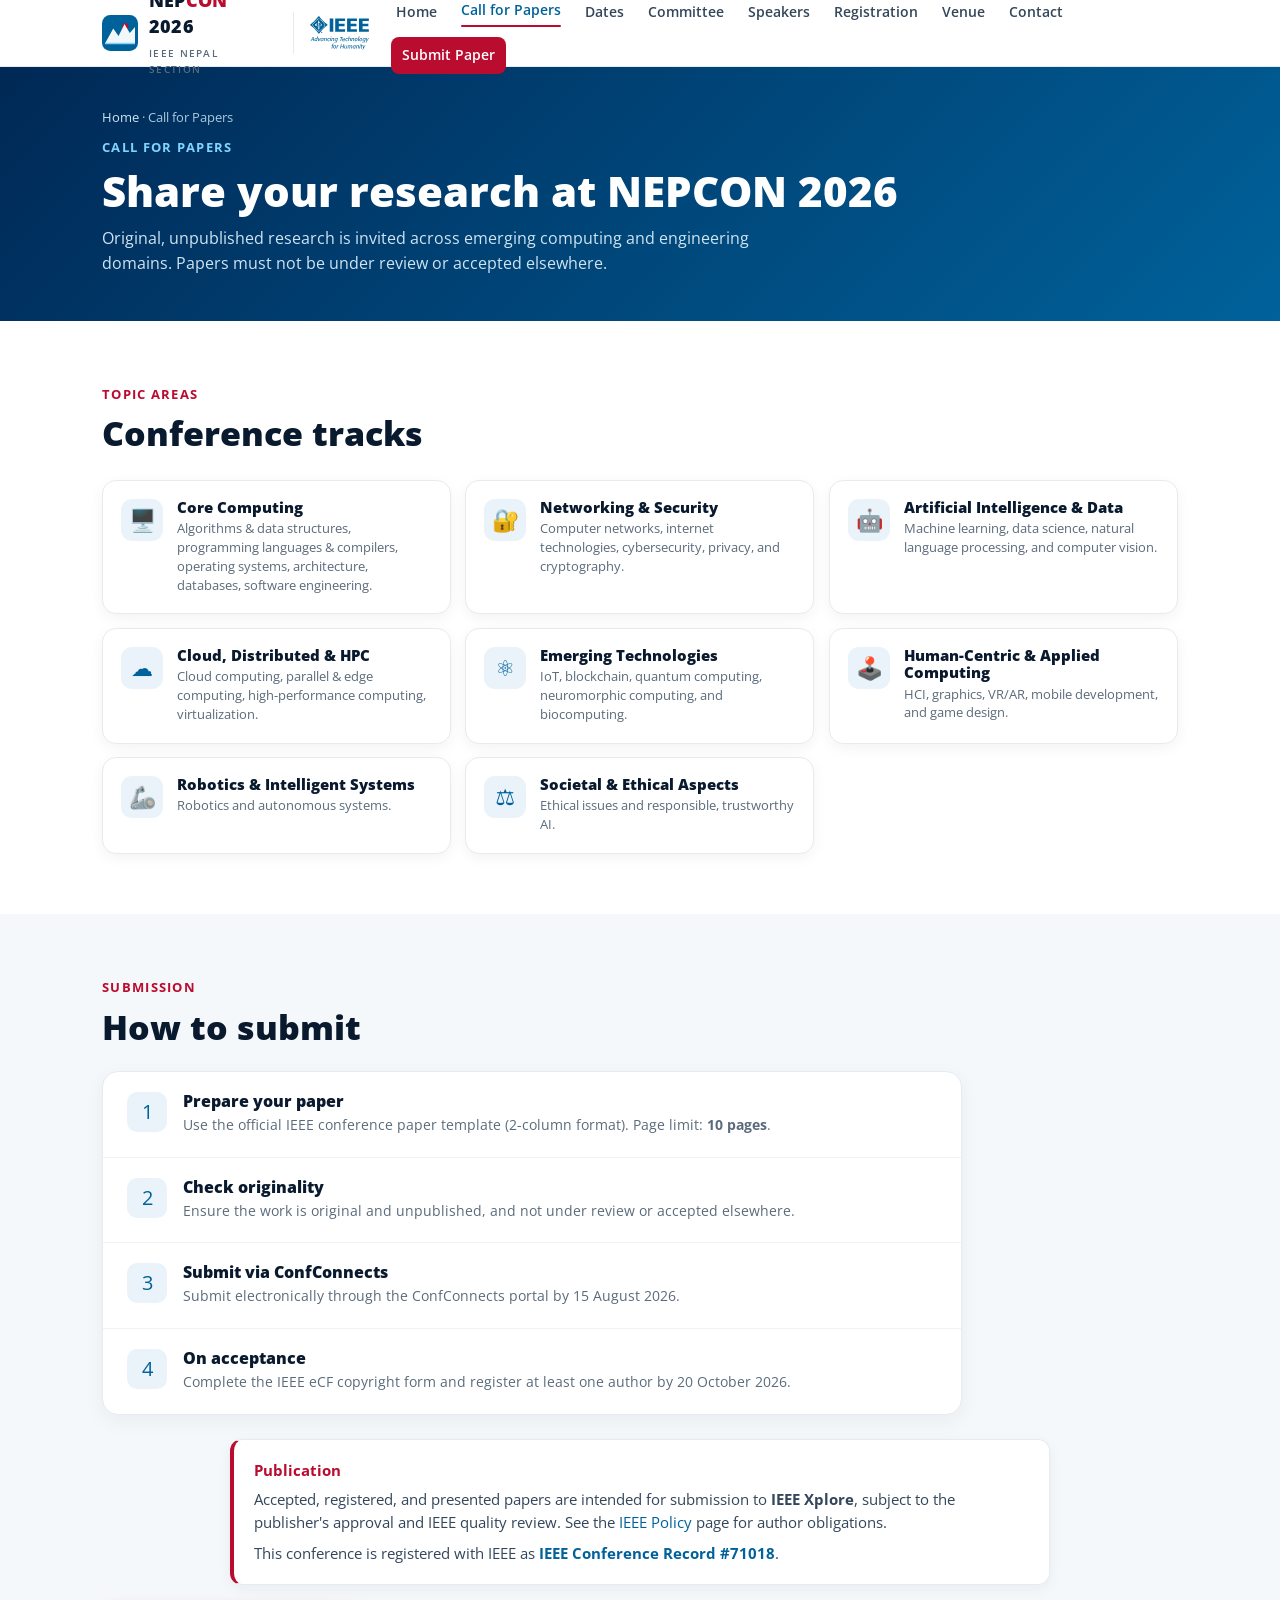
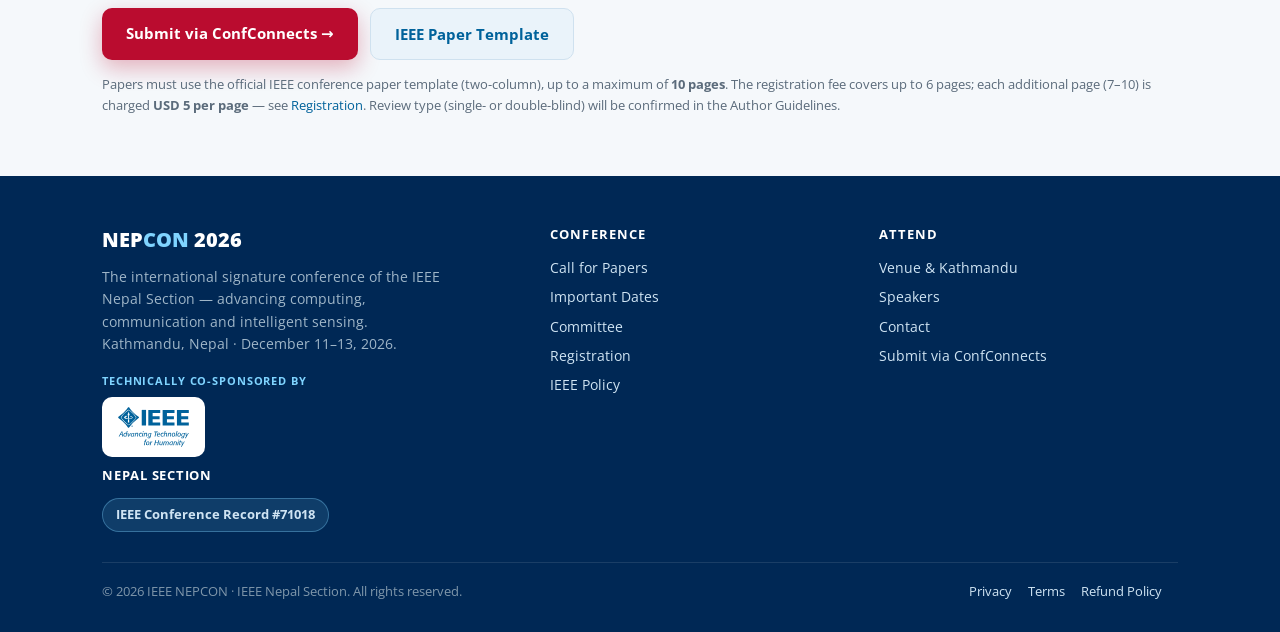
==== call-for-papers.html @ d1134e8e "Initial site: 2026 IEEE NEPCON multipage website Full static site (home, CFP, dates, committee, spea" ====
<!DOCTYPE html>
<html lang="en">
<head>
<meta charset="UTF-8" />
<meta name="viewport" content="width=device-width, initial-scale=1" />
<title>Call for Papers — 2026 IEEE NEPCON</title>
<meta name="description" content="Call for Papers for 2026 IEEE NEPCON — eight topic areas, submission via ConfConnects, IEEE template, and author guidelines." />
<link rel="icon" type="image/svg+xml" href="assets/favicon.svg" />
<link rel="stylesheet" href="assets/style.css" />
</head>
<body data-page="cfp">
  <section class="pagehead">
    <div class="container">
      <div class="crumb"><a href="index.html">Home</a> · Call for Papers</div>
      <span class="eyebrow">Call for Papers</span>
      <h1>Share your research at NEPCON 2026</h1>
      <p>Original, unpublished research is invited across emerging computing and engineering domains. Papers must not be under review or accepted elsewhere.</p>
    </div>
  </section>

  <main>
    <section class="section">
      <div class="container">
        <span class="eyebrow">Topic Areas</span>
        <h2 class="st">Conference tracks</h2>
        <div class="tracks">
          <div class="track"><div class="ico">🖥️</div><div><h3>Core Computing</h3><p>Algorithms &amp; data structures, programming languages &amp; compilers, operating systems, architecture, databases, software engineering.</p></div></div>
          <div class="track"><div class="ico">🔐</div><div><h3>Networking &amp; Security</h3><p>Computer networks, internet technologies, cybersecurity, privacy, and cryptography.</p></div></div>
          <div class="track"><div class="ico">🤖</div><div><h3>Artificial Intelligence &amp; Data</h3><p>Machine learning, data science, natural language processing, and computer vision.</p></div></div>
          <div class="track"><div class="ico">☁️</div><div><h3>Cloud, Distributed &amp; HPC</h3><p>Cloud computing, parallel &amp; edge computing, high-performance computing, virtualization.</p></div></div>
          <div class="track"><div class="ico">⚛️</div><div><h3>Emerging Technologies</h3><p>IoT, blockchain, quantum computing, neuromorphic computing, and biocomputing.</p></div></div>
          <div class="track"><div class="ico">🕹️</div><div><h3>Human-Centric &amp; Applied Computing</h3><p>HCI, graphics, VR/AR, mobile development, and game design.</p></div></div>
          <div class="track"><div class="ico">🦾</div><div><h3>Robotics &amp; Intelligent Systems</h3><p>Robotics and autonomous systems.</p></div></div>
          <div class="track"><div class="ico">⚖️</div><div><h3>Societal &amp; Ethical Aspects</h3><p>Ethical issues and responsible, trustworthy AI.</p></div></div>
        </div>
      </div>
    </section>

    <section class="section section--snow">
      <div class="container">
        <span class="eyebrow">Submission</span>
        <h2 class="st">How to submit</h2>
        <div class="rows">
          <div class="row"><div class="ico">1</div><div><h3>Prepare your paper</h3><p>Use the official IEEE conference paper template (2-column format). Page limit: <b>10 pages</b>.</p></div></div>
          <div class="row"><div class="ico">2</div><div><h3>Check originality</h3><p>Ensure the work is original and unpublished, and not under review or accepted elsewhere.</p></div></div>
          <div class="row"><div class="ico">3</div><div><h3>Submit via ConfConnects</h3><p>Submit electronically through the ConfConnects portal by 15 August 2026.</p></div></div>
          <div class="row"><div class="ico">4</div><div><h3>On acceptance</h3><p>Complete the IEEE eCF copyright form and register at least one author by 20 October 2026.</p></div></div>
        </div>
        <div class="callout">
          <h4>Publication</h4>
          <p>Accepted, registered, and presented papers are intended for submission to <b>IEEE Xplore</b>, subject to the publisher's approval and IEEE quality review. See the <a href="ieee-policy.html">IEEE Policy</a> page for author obligations.</p>
          <p style="margin-top:8px;">This conference is registered with IEEE as <a href="https://conferences.ieee.org/conferences_events/conferences/conferencedetails/71018" target="_blank" rel="noopener"><b>IEEE Conference Record #71018</b></a>.</p>
        </div>
        <div class="actions" style="justify-content:flex-start;margin-top:24px;">
          <a class="btn btn--primary" href="https://app.confconnects.com/conference/m8BpmCrWuCTHCgJbGHs0" target="_blank" rel="noopener">Submit via ConfConnects →</a>
          <a class="btn btn--light" href="https://www.ieee.org/conferences/publishing/templates.html" target="_blank" rel="noopener">IEEE Paper Template</a>
        </div>
        <p class="note" style="margin-top:14px;">Papers must use the official IEEE conference paper template (two-column), up to a maximum of <b>10 pages</b>. The registration fee covers up to 6 pages; each additional page (7–10) is charged <b>USD 5 per page</b> — see <a href="registration.html">Registration</a>. Review type (single- or double-blind) will be confirmed in the Author Guidelines.</p>
      </div>
    </section>
  </main>

  <script src="assets/site.js"></script>
</body>
</html>
---- assets/style.css ----
/* ============================================================
   2026 IEEE NEPCON — shared stylesheet (IEEE master-brand aligned)
   IEEE Blue #00629B primary · approved red #BA0C2F accent · Open Sans
   ============================================================ */
@import url('https://fonts.googleapis.com/css2?family=Open+Sans:wght@400;500;600;700;800&display=swap');

:root{
  --ieee:#00629B; --ieee-dark:#002855; --ieee-light:#eaf3fa;
  --accent:#BA0C2F; --navy:#0A1A2E; --snow:#F5F8FB; --slate:#5B6B7B;
  --line:#e4ebf1; --maxw:1120px;
}
*{ margin:0; padding:0; box-sizing:border-box; }
html{ scroll-behavior:smooth; }
body{ font-family:'Open Sans',system-ui,sans-serif; color:var(--navy); background:#fff;
  font-size:16px; line-height:1.6; -webkit-font-smoothing:antialiased; }
a{ color:var(--ieee); text-decoration:none; }
a:hover{ text-decoration:underline; }
img{ max-width:100%; }
.container{ max-width:var(--maxw); margin:0 auto; padding:0 22px; }
.eyebrow{ color:var(--accent); font-weight:700; letter-spacing:.1em; text-transform:uppercase; font-size:13px; }
h1,h2,h3{ font-weight:800; line-height:1.15; }

/* ---------- Buttons ---------- */
.btn{ display:inline-block; font-weight:700; font-size:15px; text-decoration:none; padding:13px 24px;
  border-radius:10px; transition:transform .15s, box-shadow .15s; cursor:pointer; }
.btn:hover{ transform:translateY(-2px); text-decoration:none; }
.btn--primary{ background:var(--accent); color:#fff; box-shadow:0 8px 22px rgba(186,12,47,.3); }
.btn--ieee{ background:var(--ieee); color:#fff; box-shadow:0 8px 22px rgba(0,98,155,.25); }
.btn--ghost{ background:rgba(255,255,255,.08); color:#fff; border:1px solid rgba(255,255,255,.28); }
.btn--light{ background:var(--ieee-light); color:var(--ieee); border:1px solid #cfe1ef; }

/* ---------- Brand lockup (conference wordmark — NOT the IEEE logo) ---------- */
.lockup{ display:inline-flex; align-items:center; gap:11px; text-decoration:none; }
.lockup:hover{ text-decoration:none; }
.lockup .logo{ flex-shrink:0; }
.lockup .wm1{ font-weight:800; font-size:18px; letter-spacing:.01em; color:var(--navy); line-height:1; }
.lockup .wm1 em{ font-style:normal; color:var(--accent); }
.lockup .wm2{ display:block; font-size:10px; font-weight:600; letter-spacing:.13em;
  text-transform:uppercase; color:var(--slate); margin-top:4px; }

/* ---------- Header / nav ---------- */
.site-header{ position:sticky; top:0; z-index:60; background:rgba(255,255,255,.93);
  backdrop-filter:blur(8px); border-bottom:1px solid var(--line); }
.site-header .inner{ display:flex; align-items:center; gap:16px; height:66px; }
.nav{ margin-left:auto; display:flex; align-items:center; gap:2px; flex-wrap:wrap; }
.nav a{ font-size:13.5px; font-weight:600; color:#33465a; padding:8px 11px; border-radius:8px; }
.nav a:hover{ background:var(--snow); color:var(--ieee); text-decoration:none; }
.nav a.active{ color:var(--ieee); }
.nav a.active::after{ content:""; display:block; height:2px; background:var(--accent); border-radius:2px; margin-top:3px; }
.nav a.cta{ background:var(--accent); color:#fff; margin-left:6px; }
.nav a.cta:hover{ background:#9d0a28; color:#fff; }
.nav-toggle{ display:none; margin-left:auto; background:none; border:1px solid var(--line);
  border-radius:8px; padding:8px 10px; font-size:18px; color:var(--ieee); cursor:pointer; }
@media(max-width:940px){
  .nav-toggle{ display:block; }
  .nav{ position:absolute; top:66px; left:0; right:0; flex-direction:column; align-items:stretch;
    background:#fff; border-bottom:1px solid var(--line); padding:10px 22px 16px; gap:2px;
    box-shadow:0 12px 24px rgba(10,26,46,.08); display:none; }
  .nav.open{ display:flex; }
  .nav a{ padding:11px 12px; font-size:15px; }
  .nav a.active::after{ display:none; }
  .nav a.cta{ margin:6px 0 0; text-align:center; }
}

/* ---------- Home hero ---------- */
.hero{ position:relative; overflow:hidden; padding:48px 24px 68px; text-align:center; color:#fff;
  background:radial-gradient(120% 90% at 82% -10%, rgba(186,12,47,.28), transparent 55%),
    linear-gradient(135deg,#001a2e 0%,var(--ieee-dark) 46%,var(--ieee) 100%); }
.hero::after{ content:""; position:absolute; left:0; right:0; bottom:-1px; height:72px;
  background:linear-gradient(to top,rgba(255,255,255,.06),transparent);
  clip-path:polygon(0 100%,0 55%,12% 30%,22% 60%,34% 18%,46% 55%,58% 25%,70% 62%,82% 30%,92% 58%,100% 40%,100% 100%); }
.hero .inner{ position:relative; z-index:2; max-width:920px; margin:0 auto; }
.hero .lockup{ margin-bottom:20px; }
.hero .lockup .wm1{ color:#fff; font-size:20px; }
.hero .lockup .wm1 em{ color:#7fd4ff; }
.hero .lockup .wm2{ color:#a9c9dd; }
.badge{ display:inline-flex; align-items:center; gap:8px; font-size:12.5px; font-weight:600; letter-spacing:.06em;
  text-transform:uppercase; padding:7px 14px; border-radius:999px; background:rgba(255,255,255,.1);
  border:1px solid rgba(255,255,255,.22); color:#dff1ff; }
.badge .dot{ width:8px; height:8px; border-radius:50%; background:var(--accent); box-shadow:0 0 0 4px rgba(186,12,47,.28); }
.hero h1{ font-size:clamp(32px,5.4vw,56px); margin:16px 0 6px; }
.hero h1 em{ font-style:normal; color:#7fd4ff; }
.hmeta{ display:flex; flex-wrap:wrap; justify-content:center; gap:14px 26px; margin:20px 0 6px; font-size:15px; color:#cfe4f3; }
.hmeta b{ color:#fff; font-weight:700; }
.actions{ display:flex; flex-wrap:wrap; gap:12px; justify-content:center; margin-top:26px; }
.countdown{ display:flex; justify-content:center; gap:12px; margin-top:34px; flex-wrap:wrap; }
.cd__cell{ min-width:82px; padding:14px 10px; border-radius:12px; background:rgba(255,255,255,.07); border:1px solid rgba(255,255,255,.16); }
.cd__num{ font-weight:800; font-size:34px; line-height:1; color:#fff; font-variant-numeric:tabular-nums; }
.cd__lbl{ font-size:11px; letter-spacing:.14em; text-transform:uppercase; color:#a9c9dd; margin-top:8px; }
@media(max-width:520px){ .cd__cell{ min-width:66px; } .cd__num{ font-size:26px; } }

/* ---------- Interior page header ---------- */
.pagehead{ background:linear-gradient(135deg,var(--ieee-dark),var(--ieee)); color:#fff; padding:40px 0 44px; }
.pagehead .eyebrow{ color:#7fd4ff; }
.pagehead h1{ font-size:clamp(28px,4.5vw,42px); margin-top:8px; }
.pagehead p{ color:#cfe4f3; margin-top:10px; max-width:720px; font-size:16px; }
.crumb{ font-size:13px; color:#a9c9dd; margin-bottom:6px; }
.crumb a{ color:#cfe4f3; }

/* ---------- Sections ---------- */
.section{ padding:60px 0; }
.section--snow{ background:var(--snow); }
h2.st{ font-size:clamp(24px,4vw,34px); margin:8px 0 16px; }
.lead{ color:#33465a; font-size:17px; line-height:1.75; max-width:820px; }

/* ---------- Highlight cards ---------- */
.cards{ display:grid; gap:16px; grid-template-columns:repeat(auto-fit,minmax(220px,1fr)); margin-top:26px; }
.card{ background:#fff; border:1px solid var(--line); border-radius:14px; padding:22px; box-shadow:0 4px 14px rgba(10,26,46,.05); }
.card .k{ font-size:12px; letter-spacing:.1em; text-transform:uppercase; color:var(--ieee); font-weight:700; }
.card h3{ font-size:18px; margin:6px 0; }
.card p{ color:var(--slate); font-size:14.5px; line-height:1.6; }

/* ---------- Tracks ---------- */
.tracks{ display:grid; gap:14px; grid-template-columns:repeat(auto-fill,minmax(300px,1fr)); margin-top:26px; }
.track{ background:#fff; border:1px solid var(--line); border-radius:14px; padding:18px; display:flex; gap:14px; box-shadow:0 4px 14px rgba(10,26,46,.05); transition:transform .15s, box-shadow .15s; }
.track:hover{ transform:translateY(-3px); box-shadow:0 10px 24px rgba(10,26,46,.1); }
.track .ico{ flex-shrink:0; width:42px; height:42px; border-radius:11px; background:var(--ieee-light); color:var(--ieee); display:flex; align-items:center; justify-content:center; font-size:22px; }
.track h3{ font-size:15px; }
.track p{ color:var(--slate); font-size:12.5px; line-height:1.5; margin-top:4px; }

/* ---------- Timeline ---------- */
.timeline{ max-width:760px; list-style:none; position:relative; padding-left:34px; margin-top:24px; }
.timeline::before{ content:""; position:absolute; left:11px; top:6px; bottom:6px; width:2px; background:linear-gradient(var(--ieee),#cdd9e3); }
.timeline .item{ position:relative; padding:14px 0; }
.timeline .item::before{ content:""; position:absolute; left:-28px; top:20px; width:14px; height:14px; border-radius:50%; background:#fff; border:3px solid var(--ieee); }
.timeline .item.done::before{ background:var(--ieee); }
.timeline .item.next::before{ background:var(--accent); border-color:var(--accent); box-shadow:0 0 0 5px rgba(186,12,47,.18); }
.timeline .date{ font-weight:700; color:var(--ieee); font-size:14px; }
.timeline .item.done .date{ color:var(--slate); text-decoration:line-through; }
.timeline .ttl{ font-size:17px; font-weight:700; margin-top:2px; display:flex; gap:10px; align-items:center; flex-wrap:wrap; }
.timeline .item.final .ttl{ color:var(--accent); }
.tag{ font-size:11px; font-weight:700; letter-spacing:.08em; text-transform:uppercase; padding:3px 9px; border-radius:999px; background:var(--accent); color:#fff; }
.tag--done{ background:#dfe7ee; color:var(--slate); }

/* ---------- Fees ---------- */
.fees{ max-width:720px; margin:26px auto 0; display:grid; gap:18px; grid-template-columns:repeat(auto-fit,minmax(240px,1fr)); }
.fee{ background:#fff; border:1px solid var(--line); border-radius:16px; padding:26px 22px; position:relative; box-shadow:0 6px 20px rgba(10,26,46,.05); display:flex; flex-direction:column; }
.fee--feat{ border-color:var(--ieee); box-shadow:0 12px 30px rgba(0,98,155,.18); }
.fee .flag{ position:absolute; top:-11px; left:22px; background:var(--ieee); color:#fff; font-size:11px; font-weight:700; letter-spacing:.08em; text-transform:uppercase; padding:4px 11px; border-radius:999px; }
.fee .tier{ font-weight:800; font-size:18px; }
.fee .cat{ font-size:12.5px; color:var(--slate); font-weight:600; margin-top:2px; }
.fee .price{ font-weight:800; font-size:36px; color:var(--ieee); margin:16px 0 0; line-height:1; }
.fee .price .lbl{ display:block; font-size:11px; font-weight:700; letter-spacing:.08em; text-transform:uppercase; color:var(--slate); margin-bottom:4px; }
.fee .npr{ font-size:13px; color:var(--slate); margin-top:4px; }
.fee .late{ font-size:13.5px; color:var(--navy); margin-top:14px; padding-top:12px; border-top:1px dashed #e2e9f0; }
.fee .late b{ color:var(--accent); }
.fee .btn{ margin-top:20px; text-align:center; }
.callout{ max-width:820px; margin:24px auto 0; background:#fff; border:1px solid var(--line); border-left:4px solid var(--accent);
  border-radius:12px; padding:18px 20px; box-shadow:0 4px 14px rgba(10,26,46,.05); }
.callout h4{ font-size:15px; color:var(--accent); }
.callout p{ color:#33465a; font-size:14.5px; margin-top:6px; }
.note{ font-size:13px; color:var(--slate); line-height:1.6; }

/* ---------- People / committee ---------- */
.grouplbl{ font-weight:700; font-size:18px; color:var(--ieee); margin:30px 0 6px; display:flex; align-items:center; gap:12px; }
.grouplbl::after{ content:""; flex:1; height:2px; background:linear-gradient(90deg,#cdd9e3,transparent); }
.people{ display:grid; gap:16px; grid-template-columns:repeat(auto-fill,minmax(200px,1fr)); margin-top:14px; }
.person{ background:#fff; border:1px solid var(--line); border-radius:14px; padding:20px 16px; text-align:center; box-shadow:0 4px 14px rgba(10,26,46,.05); transition:transform .15s, box-shadow .15s; }
.person:hover{ transform:translateY(-3px); box-shadow:0 10px 24px rgba(10,26,46,.1); }
.person .avatar{ width:84px; height:84px; border-radius:50%; margin:0 auto 12px; display:block; border:3px solid #e7eef4; object-fit:cover; }
.person .nm{ font-weight:700; font-size:15px; }
.person .rl{ color:var(--accent); font-size:12.5px; font-weight:700; margin-top:3px; }
.person .af{ color:var(--slate); font-size:12.5px; margin-top:5px; }
.tpc{ display:grid; gap:12px; grid-template-columns:repeat(auto-fill,minmax(280px,1fr)); margin-top:14px; }
.tpc .m{ background:#fff; border:1px solid var(--line); border-radius:12px; padding:12px 15px; box-shadow:0 3px 10px rgba(10,26,46,.04); }
.tpc .m b{ font-weight:700; font-size:14px; }
.tpc .m span{ display:block; color:var(--slate); font-size:12.5px; margin-top:2px; }

/* ---------- TBA / venue ---------- */
.tba{ text-align:center; background:#fff; border:1px dashed #c3d2de; border-radius:16px; padding:44px 34px; margin-top:24px; }
.tba .big{ font-weight:800; font-size:22px; color:var(--ieee); }
.tba p{ color:var(--slate); font-size:15px; margin-top:8px; }
.vsplit{ display:grid; gap:24px; grid-template-columns:1.1fr 1fr; align-items:start; margin-top:24px; }
@media(max-width:760px){ .vsplit{ grid-template-columns:1fr; } }
.vcard{ background:#fff; border:1px solid var(--line); border-radius:16px; padding:24px; box-shadow:0 6px 20px rgba(10,26,46,.05); }
.vcard h3{ font-size:20px; }
.pill{ display:inline-block; margin-top:6px; background:var(--ieee-light); color:var(--ieee); font-size:12px; font-weight:700; padding:4px 11px; border-radius:999px; }
.vfacts{ list-style:none; margin-top:14px; }
.vfacts li{ padding:9px 0; border-top:1px solid #eef3f7; font-size:14px; display:flex; gap:10px; }
.vfacts li b{ min-width:120px; color:var(--ieee); }
.vmap{ border:0; width:100%; height:340px; border-radius:16px; box-shadow:0 6px 20px rgba(10,26,46,.08); }
.chips{ display:flex; flex-wrap:wrap; gap:9px; margin-top:16px; }
.chip{ background:#fff; border:1px solid #e0e8ef; border-radius:999px; padding:7px 13px; font-size:12.5px; }

/* ---------- Policy row list ---------- */
.rows{ background:#fff; border:1px solid var(--line); border-radius:16px; overflow:hidden; box-shadow:0 6px 20px rgba(10,26,46,.05); max-width:860px; margin-top:24px; }
.rows .row{ padding:20px 24px; border-top:1px solid #eef3f7; display:flex; gap:16px; }
.rows .row:first-child{ border-top:0; }
.rows .ico{ flex-shrink:0; width:40px; height:40px; border-radius:10px; background:var(--ieee-light); color:var(--ieee); display:flex; align-items:center; justify-content:center; font-size:20px; }
.rows h3{ font-size:16px; }
.rows p{ color:var(--slate); font-size:14px; line-height:1.6; margin-top:4px; }

/* ---------- Prose (privacy / terms / refund) ---------- */
.prose{ max-width:820px; }
.prose h2{ font-size:22px; color:var(--navy); margin:30px 0 10px; }
.prose h2:first-child{ margin-top:0; }
.prose p{ color:#33465a; font-size:15.5px; margin:10px 0; }
.prose ul{ margin:10px 0 10px 22px; color:#33465a; font-size:15.5px; }
.prose li{ margin:6px 0; }
.prose .updated{ color:var(--slate); font-size:13px; }

/* ---------- Header co-branding: official IEEE logo ----------
   Drop the official artwork at assets/ieee-logo.png; it renders here with clear
   space. Fallback is the plain "IEEE" letters (NOT the redrawn kite). */
.cobrand{ display:flex; align-items:center; padding-left:16px; margin-left:4px; border-left:1px solid var(--line); min-height:42px; }
.cobrand .ieee-art{ max-height:34px; width:auto; display:block; }
.cobrand .logo-text .l1{ font-weight:800; font-size:20px; letter-spacing:.08em; color:var(--ieee); }
@media(max-width:940px){ .cobrand{ display:none; } }

/* ---------- Technical sponsor ---------- */
.sponsor{ display:flex; flex-wrap:wrap; align-items:center; justify-content:center; gap:26px; margin-top:24px; }
.sponsor .slot{ display:flex; flex-direction:column; align-items:center; gap:10px; }
.sponsor .slot .cap{ font-size:12px; font-weight:700; letter-spacing:.08em; text-transform:uppercase; color:var(--slate); }
/* Official-logo image slot: drop the real IEEE artwork in as the <img> src.
   The .logo-frame fallback is a compliant text placeholder (NOT the IEEE kite). */
.logo-frame{ min-width:200px; min-height:88px; padding:16px 24px; background:#fff; border:1px solid var(--line);
  border-radius:12px; display:flex; align-items:center; justify-content:center; box-shadow:0 4px 14px rgba(10,26,46,.05); }
.logo-frame img{ max-height:56px; width:auto; display:block; }
.logo-text{ text-align:center; line-height:1; }
.logo-text .l1{ font-weight:800; font-size:30px; letter-spacing:.06em; color:var(--ieee); }
.logo-text .l2{ font-size:12px; font-weight:600; letter-spacing:.1em; text-transform:uppercase; color:var(--slate); margin-top:6px; }
/* "IEEE Nepal Section" signature = official IEEE logo + persistent section name */
.sponsor .slot .sec-name{ font-weight:800; color:var(--ieee); font-size:15px; letter-spacing:.05em; text-transform:uppercase; }
.foot-sec{ color:#fff; font-weight:700; font-size:12.5px; letter-spacing:.06em; text-transform:uppercase; margin-top:9px; }
.foot-rec{ margin-top:12px; }
.foot-rec a{ display:inline-block; background:rgba(127,212,255,.12); border:1px solid rgba(127,212,255,.35);
  color:#7fd4ff; font-weight:700; font-size:12.5px; padding:6px 13px; border-radius:999px; }
.foot-rec a:hover{ background:rgba(127,212,255,.2); text-decoration:none; }
/* Home co-sponsor conference-record badge */
.conf-badge{ margin-top:18px; }
.conf-badge a{ display:inline-block; background:var(--ieee-light); border:1px solid #cfe1ef; color:var(--ieee);
  font-weight:700; font-size:14px; padding:9px 18px; border-radius:999px; }
.conf-badge a:hover{ background:#dcecf7; text-decoration:none; }
.conf-badge b{ color:var(--accent); }

/* ---------- Footer ---------- */
.site-footer{ background:var(--ieee-dark); color:#9fb6c8; padding:48px 0 30px; font-size:14px; }
.site-footer a{ color:#cfe4f3; }
.foot-grid{ display:grid; gap:30px; grid-template-columns:1.4fr 1fr 1fr; }
@media(max-width:760px){ .foot-grid{ grid-template-columns:1fr; } }
.site-footer h4{ color:#fff; font-size:13px; letter-spacing:.08em; text-transform:uppercase; margin-bottom:12px; }
.site-footer ul{ list-style:none; }
.site-footer li{ margin:7px 0; }
.foot-brand .wm1{ color:#fff; font-weight:800; font-size:20px; }
.foot-brand .wm1 em{ font-style:normal; color:#7fd4ff; }
.foot-brand p{ margin-top:10px; max-width:340px; line-height:1.6; }
.foot-sponsor{ margin-top:16px; }
.foot-sponsor .cap{ font-size:11px; font-weight:700; letter-spacing:.08em; text-transform:uppercase; color:#7fd4ff; }
.foot-logo{ display:inline-flex; align-items:center; background:#fff; border-radius:10px; padding:10px 16px; margin-top:8px; }
.foot-logo img{ max-height:40px; }
.foot-logo .logo-text .l1{ font-size:22px; }
.foot-logo .logo-text .l2{ font-size:10px; }
.legal{ border-top:1px solid rgba(255,255,255,.1); margin-top:30px; padding-top:18px; display:flex; flex-wrap:wrap; gap:10px 20px; justify-content:space-between; font-size:13px; color:#7f97ab; }
.legal .links a{ margin-right:16px; }

/* ============================================================
   Enhancements: a11y, deadline banner, quick facts, reveal, FAQ, back-to-top
   ============================================================ */

/* Skip link + focus visibility */
.skip{ position:absolute; left:-999px; top:0; background:#fff; color:var(--ieee); padding:10px 16px;
  z-index:120; border-radius:0 0 8px 0; font-weight:700; box-shadow:0 4px 14px rgba(10,26,46,.15); }
.skip:focus{ left:0; }
a:focus-visible, button:focus-visible, .btn:focus-visible, summary:focus-visible{ outline:3px solid #7fb2d6; outline-offset:2px; border-radius:6px; }

/* Submission-deadline banner (injected above the header) */
.deadline-bar{ position:relative; background:linear-gradient(90deg,var(--accent),#8f0a24); color:#fff;
  font-size:13.5px; text-align:center; padding:9px 42px 9px 16px; }
.deadline-bar b{ font-weight:800; }
.deadline-bar a{ color:#fff; text-decoration:underline; font-weight:700; }
.deadline-bar a:hover{ opacity:.9; }
.deadline-bar .x{ position:absolute; right:10px; top:50%; transform:translateY(-50%); background:none; border:0;
  color:#fff; font-size:18px; line-height:1; cursor:pointer; opacity:.85; padding:4px 8px; }
.deadline-bar .x:hover{ opacity:1; }

/* Extra depth for the home hero (back mountain range) */
.hero::before{ content:""; position:absolute; left:0; right:0; bottom:-1px; height:118px; z-index:1; opacity:.55;
  background:linear-gradient(to top, rgba(0,40,85,.65), transparent);
  clip-path:polygon(0 100%,0 72%,15% 42%,28% 66%,40% 32%,55% 62%,68% 40%,80% 66%,90% 46%,100% 60%,100% 100%); }

/* Quick-facts bar under the hero */
.quickfacts{ background:#fff; border:1px solid var(--line); border-radius:16px; box-shadow:0 14px 34px rgba(10,26,46,.1);
  max-width:960px; margin:-34px auto 0; position:relative; z-index:5; display:grid; grid-template-columns:repeat(4,1fr); overflow:hidden; }
.quickfacts .qf{ padding:20px 18px; text-align:center; border-left:1px solid var(--line); }
.quickfacts .qf:first-child{ border-left:0; }
.qf .qk{ font-size:11px; letter-spacing:.1em; text-transform:uppercase; color:var(--slate); font-weight:700; }
.qf .qv{ font-weight:800; font-size:17px; color:var(--ieee); margin-top:6px; }
.qf .qv.accent{ color:var(--accent); }
.qf .qv a{ text-decoration:none; }
@media(max-width:760px){ .quickfacts{ grid-template-columns:repeat(2,1fr); margin-top:-20px; }
  .quickfacts .qf:nth-child(3){ border-left:0; }
  .quickfacts .qf{ border-top:1px solid var(--line); } .quickfacts .qf:first-child,.quickfacts .qf:nth-child(2){ border-top:0; } }

/* Scroll reveal (class is added by JS, so no-JS keeps content visible) */
.reveal{ opacity:0; transform:translateY(18px); transition:opacity .6s ease, transform .6s ease; will-change:opacity, transform; }
.reveal.in{ opacity:1; transform:none; }

/* FAQ accordion */
.faq{ max-width:820px; margin-top:24px; }
.faq details{ background:#fff; border:1px solid var(--line); border-radius:12px; padding:0 20px; margin-bottom:12px; box-shadow:0 4px 14px rgba(10,26,46,.05); }
.faq summary{ list-style:none; cursor:pointer; padding:18px 0; font-weight:700; font-size:16px; display:flex; justify-content:space-between; align-items:center; gap:14px; }
.faq summary::-webkit-details-marker{ display:none; }
.faq summary::after{ content:"+"; color:var(--accent); font-size:24px; font-weight:800; line-height:1; flex-shrink:0; }
.faq details[open] summary::after{ content:"\2013"; }
.faq details p{ color:#33465a; padding:0 0 18px; font-size:15px; line-height:1.7; margin:0; }
.faq details p a{ font-weight:600; }

/* Back-to-top button */
.to-top{ position:fixed; right:20px; bottom:20px; width:46px; height:46px; border-radius:50%; background:var(--ieee);
  color:#fff; border:0; font-size:20px; cursor:pointer; box-shadow:0 8px 22px rgba(0,98,155,.4);
  opacity:0; pointer-events:none; transition:opacity .25s, transform .25s; z-index:70; }
.to-top.show{ opacity:1; pointer-events:auto; }
.to-top:hover{ transform:translateY(-3px); }

@media (prefers-reduced-motion: reduce){
  .reveal{ opacity:1 !important; transform:none !important; transition:none !important; }
  .btn:hover, .track:hover, .person:hover, .to-top:hover{ transform:none !important; }
  html{ scroll-behavior:auto; }
}

/* Printing any page: show all content (no reveal), drop screen-only chrome */
@media print{
  .reveal{ opacity:1 !important; transform:none !important; }
  .deadline-bar, .to-top, .skip, .nav-toggle{ display:none !important; }
  .site-header{ position:static; }
}
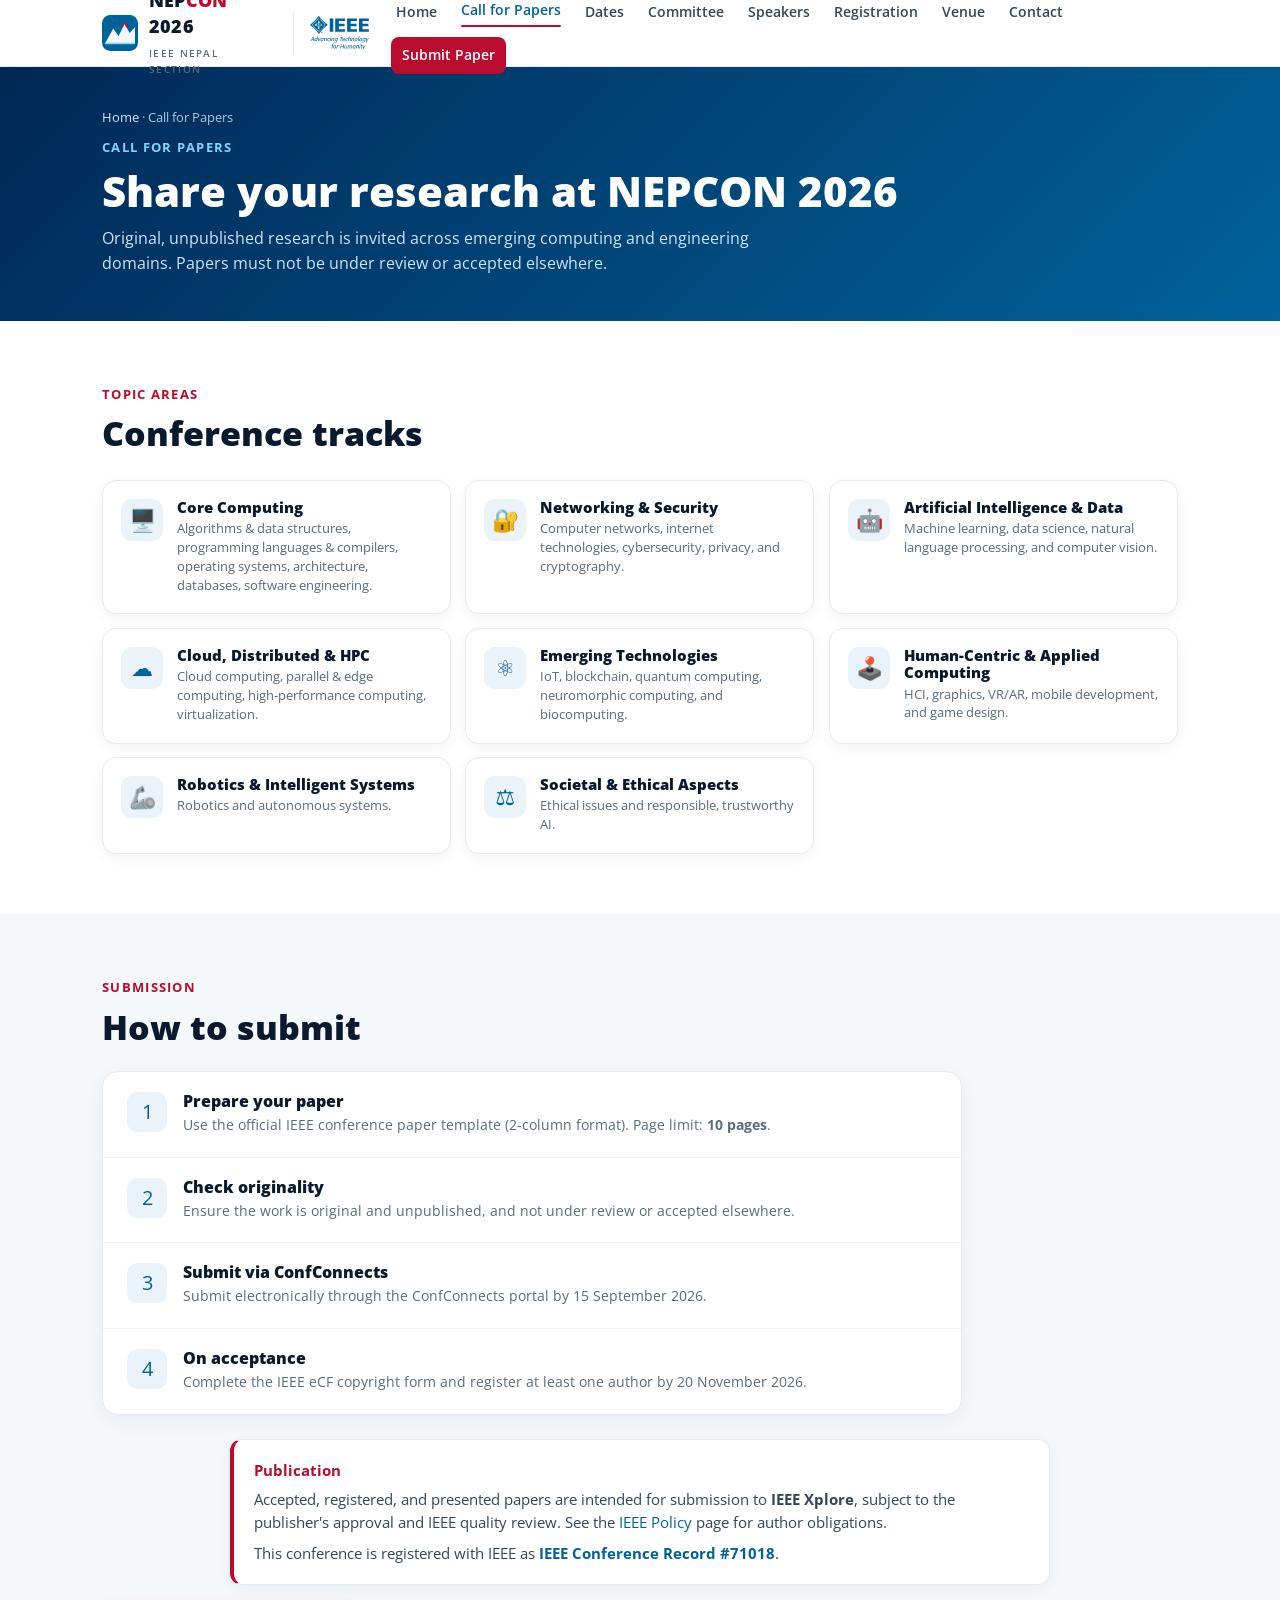
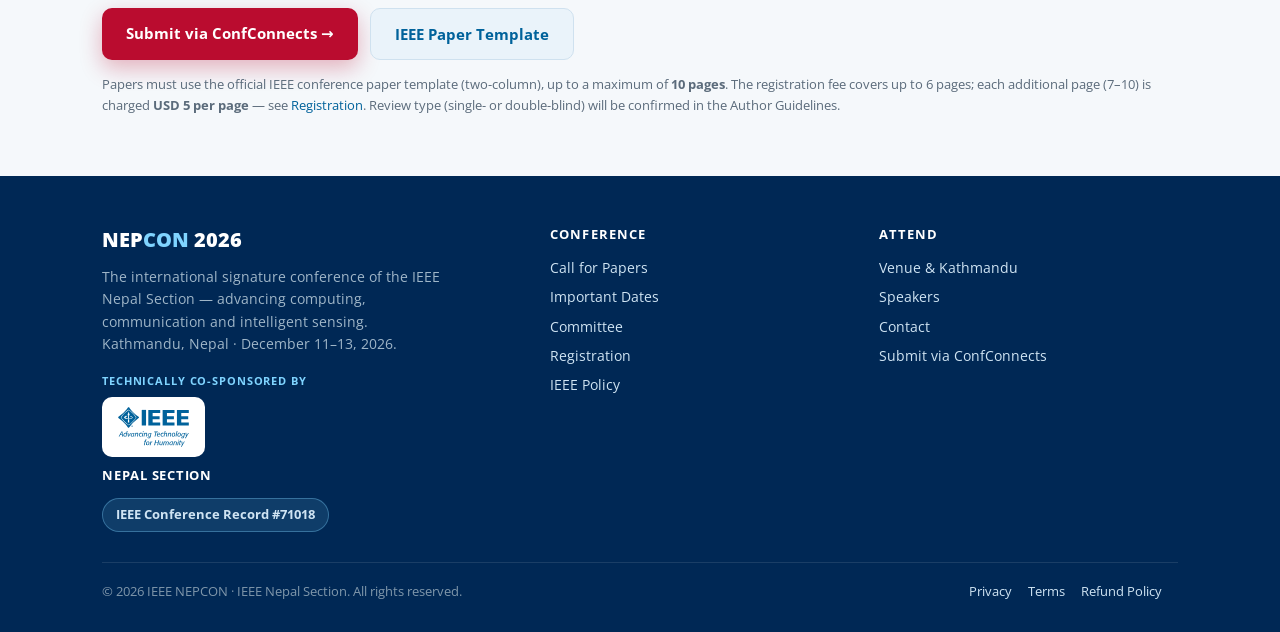
==== commit cd005270: "Important dates: shift all deadlines forward by one month Paper submission 15 Aug -> 15 Sep 2026, ac" ====
--- a/call-for-papers.html
+++ b/call-for-papers.html
@@ -5,13 +5,13 @@
 <meta name="viewport" content="width=device-width, initial-scale=1" />
 <title>Call for Papers — 2026 IEEE NEPCON</title>
 <meta name="description" content="Call for Papers for 2026 IEEE NEPCON — eight topic areas, submission via ConfConnects, IEEE template, and author guidelines." />
-<link rel="icon" type="image/svg+xml" href="assets/favicon.svg" />
+<link rel="icon" type="image/svg+xml" href="assets/ieee-logo.svg" />
 <link rel="stylesheet" href="assets/style.css" />
 </head>
 <body data-page="cfp">
   <section class="pagehead">
     <div class="container">
-      <div class="crumb"><a href="index.html">Home</a> · Call for Papers</div>
+      <div class="crumb"><a href="./">Home</a> · Call for Papers</div>
       <span class="eyebrow">Call for Papers</span>
       <h1>Share your research at NEPCON 2026</h1>
       <p>Original, unpublished research is invited across emerging computing and engineering domains. Papers must not be under review or accepted elsewhere.</p>
@@ -43,8 +43,8 @@
         <div class="rows">
           <div class="row"><div class="ico">1</div><div><h3>Prepare your paper</h3><p>Use the official IEEE conference paper template (2-column format). Page limit: <b>10 pages</b>.</p></div></div>
           <div class="row"><div class="ico">2</div><div><h3>Check originality</h3><p>Ensure the work is original and unpublished, and not under review or accepted elsewhere.</p></div></div>
-          <div class="row"><div class="ico">3</div><div><h3>Submit via ConfConnects</h3><p>Submit electronically through the ConfConnects portal by 15 August 2026.</p></div></div>
-          <div class="row"><div class="ico">4</div><div><h3>On acceptance</h3><p>Complete the IEEE eCF copyright form and register at least one author by 20 October 2026.</p></div></div>
+          <div class="row"><div class="ico">3</div><div><h3>Submit via ConfConnects</h3><p>Submit electronically through the ConfConnects portal by 15 September 2026.</p></div></div>
+          <div class="row"><div class="ico">4</div><div><h3>On acceptance</h3><p>Complete the IEEE eCF copyright form and register at least one author by 20 November 2026.</p></div></div>
         </div>
         <div class="callout">
           <h4>Publication</h4>
--- a/assets/style.css
+++ b/assets/style.css
@@ -263,6 +263,22 @@
 .skip:focus{ left:0; }
 a:focus-visible, button:focus-visible, .btn:focus-visible, summary:focus-visible{ outline:3px solid #7fb2d6; outline-offset:2px; border-radius:6px; }
 
+/* Contact form */
+.cform{ max-width:720px; margin-top:20px; }
+.cform label{ display:block; font-weight:600; font-size:14px; color:var(--navy); margin-top:16px; }
+.cform .req{ color:var(--accent); }
+.cform input, .cform textarea{ width:100%; margin-top:6px; padding:12px 14px; border:1px solid #d5dfe8; border-radius:10px;
+  font:inherit; font-size:15px; background:#fff; color:var(--navy); }
+.cform textarea{ resize:vertical; }
+.cform input:focus, .cform textarea:focus{ outline:none; border-color:var(--ieee); box-shadow:0 0 0 3px rgba(0,98,155,.12); }
+.cform .frow{ display:grid; grid-template-columns:1fr 1fr; gap:16px; }
+@media(max-width:600px){ .cform .frow{ grid-template-columns:1fr; } }
+.cform button{ margin-top:20px; border:0; cursor:pointer; }
+.cform .hp{ position:absolute; left:-9999px; width:1px; height:1px; opacity:0; }
+.form-status{ margin-top:14px; font-size:14.5px; font-weight:600; min-height:1.2em; }
+.form-status.ok{ color:#00843D; }
+.form-status.err{ color:var(--accent); }
+
 /* Submission-deadline banner (injected above the header) */
 .deadline-bar{ position:relative; background:linear-gradient(90deg,var(--accent),#8f0a24); color:#fff;
   font-size:13.5px; text-align:center; padding:9px 42px 9px 16px; }
